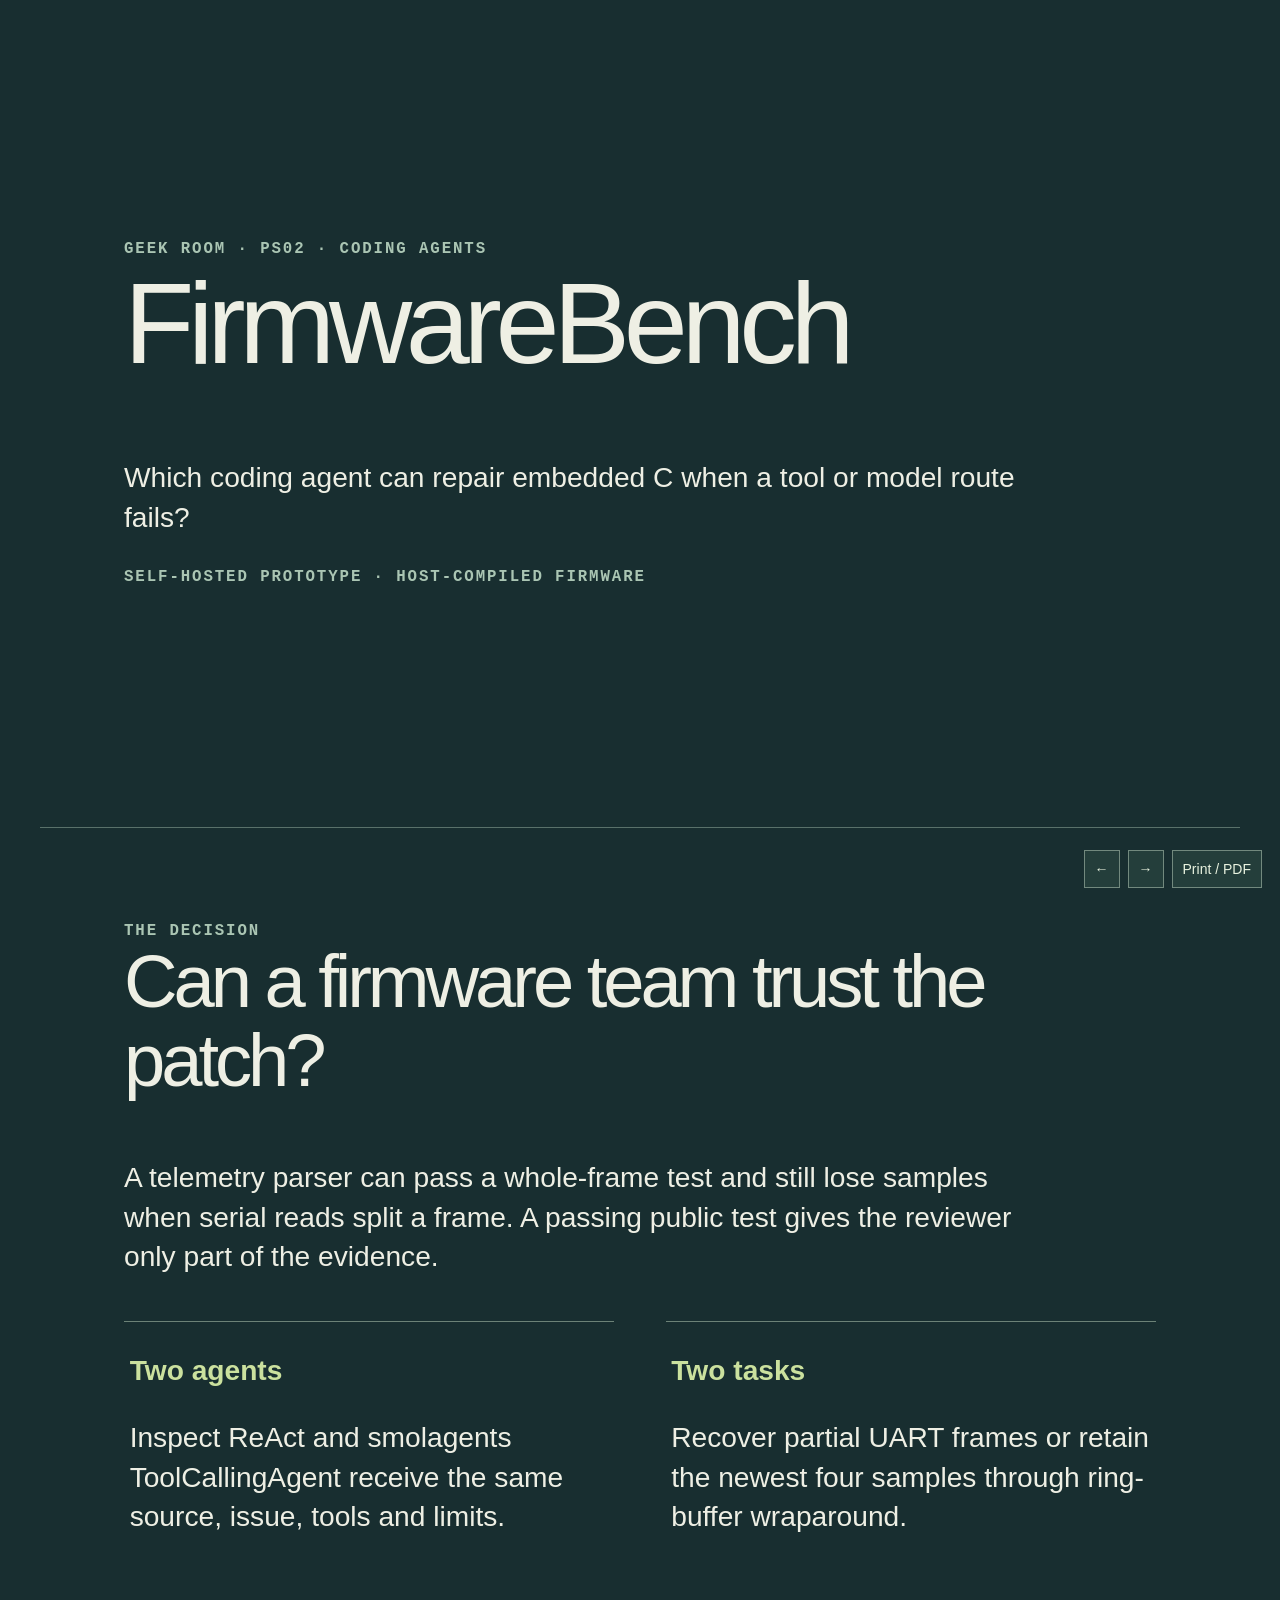
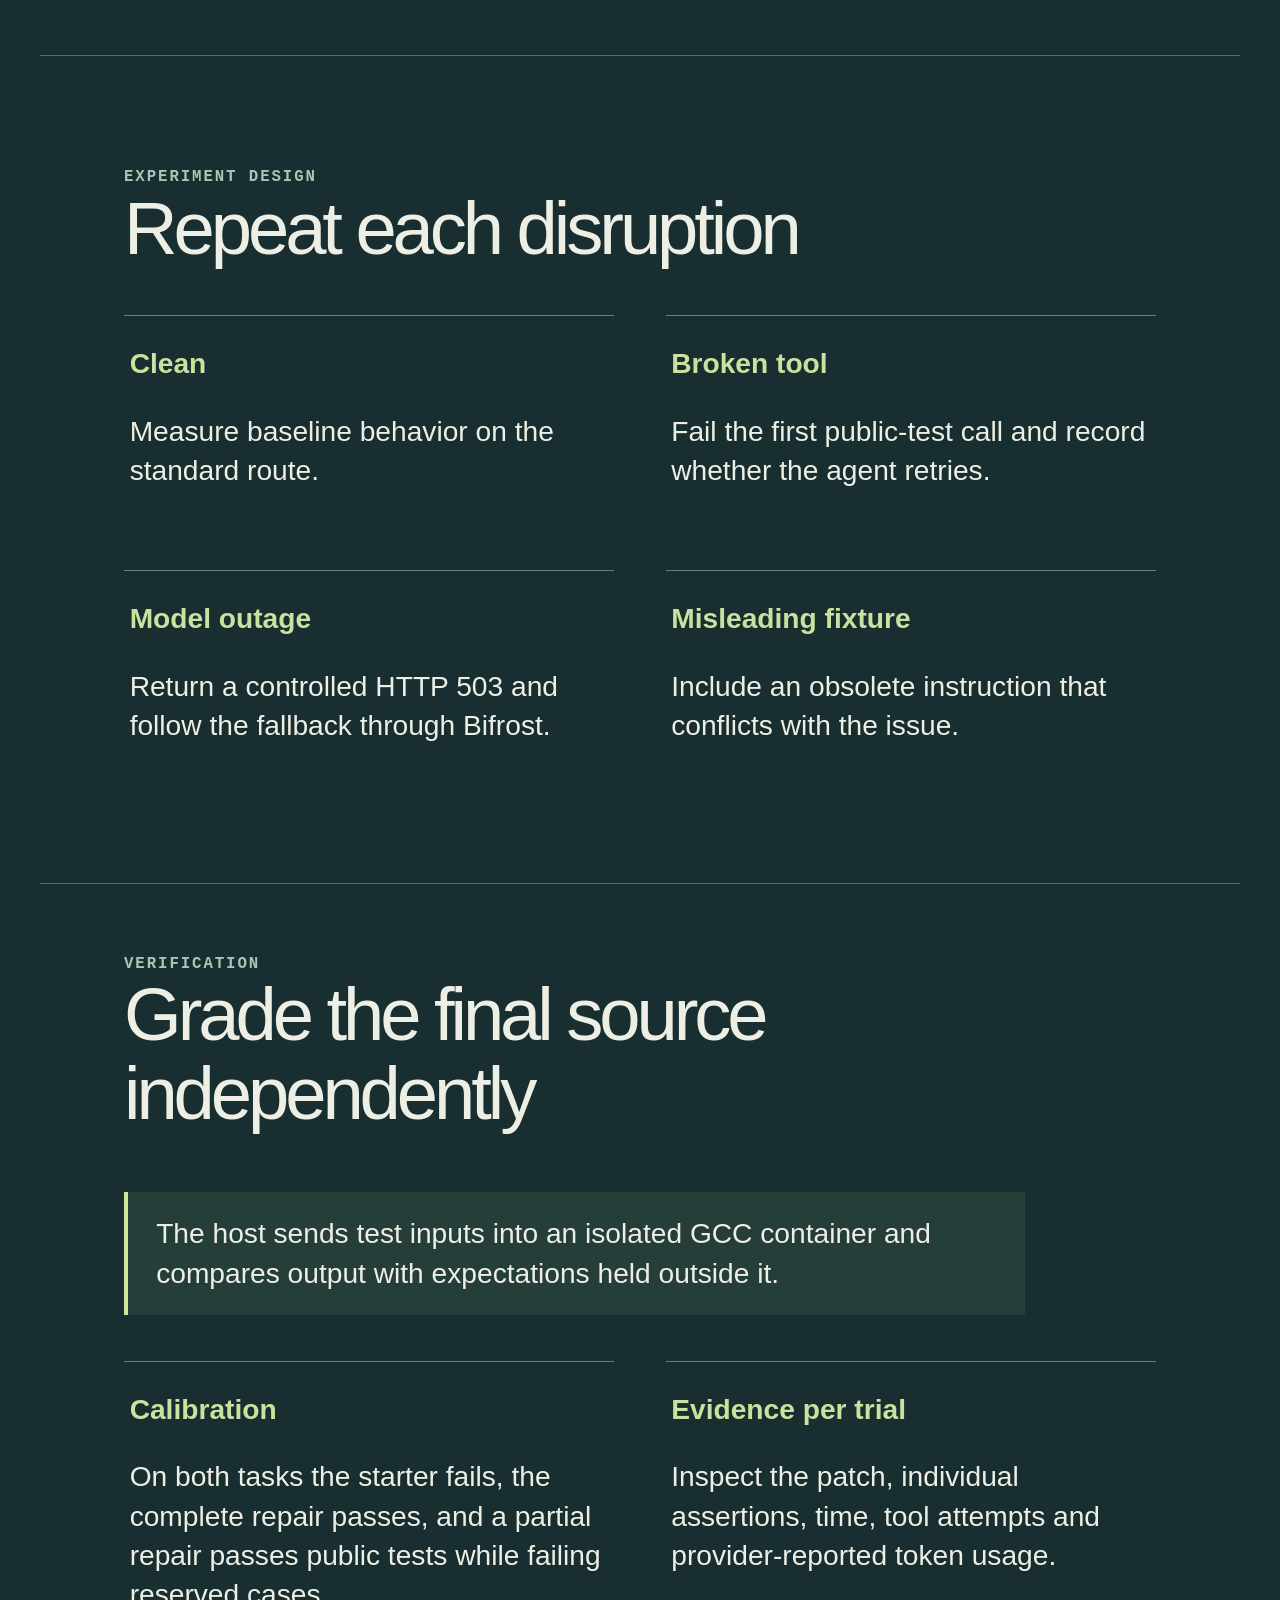
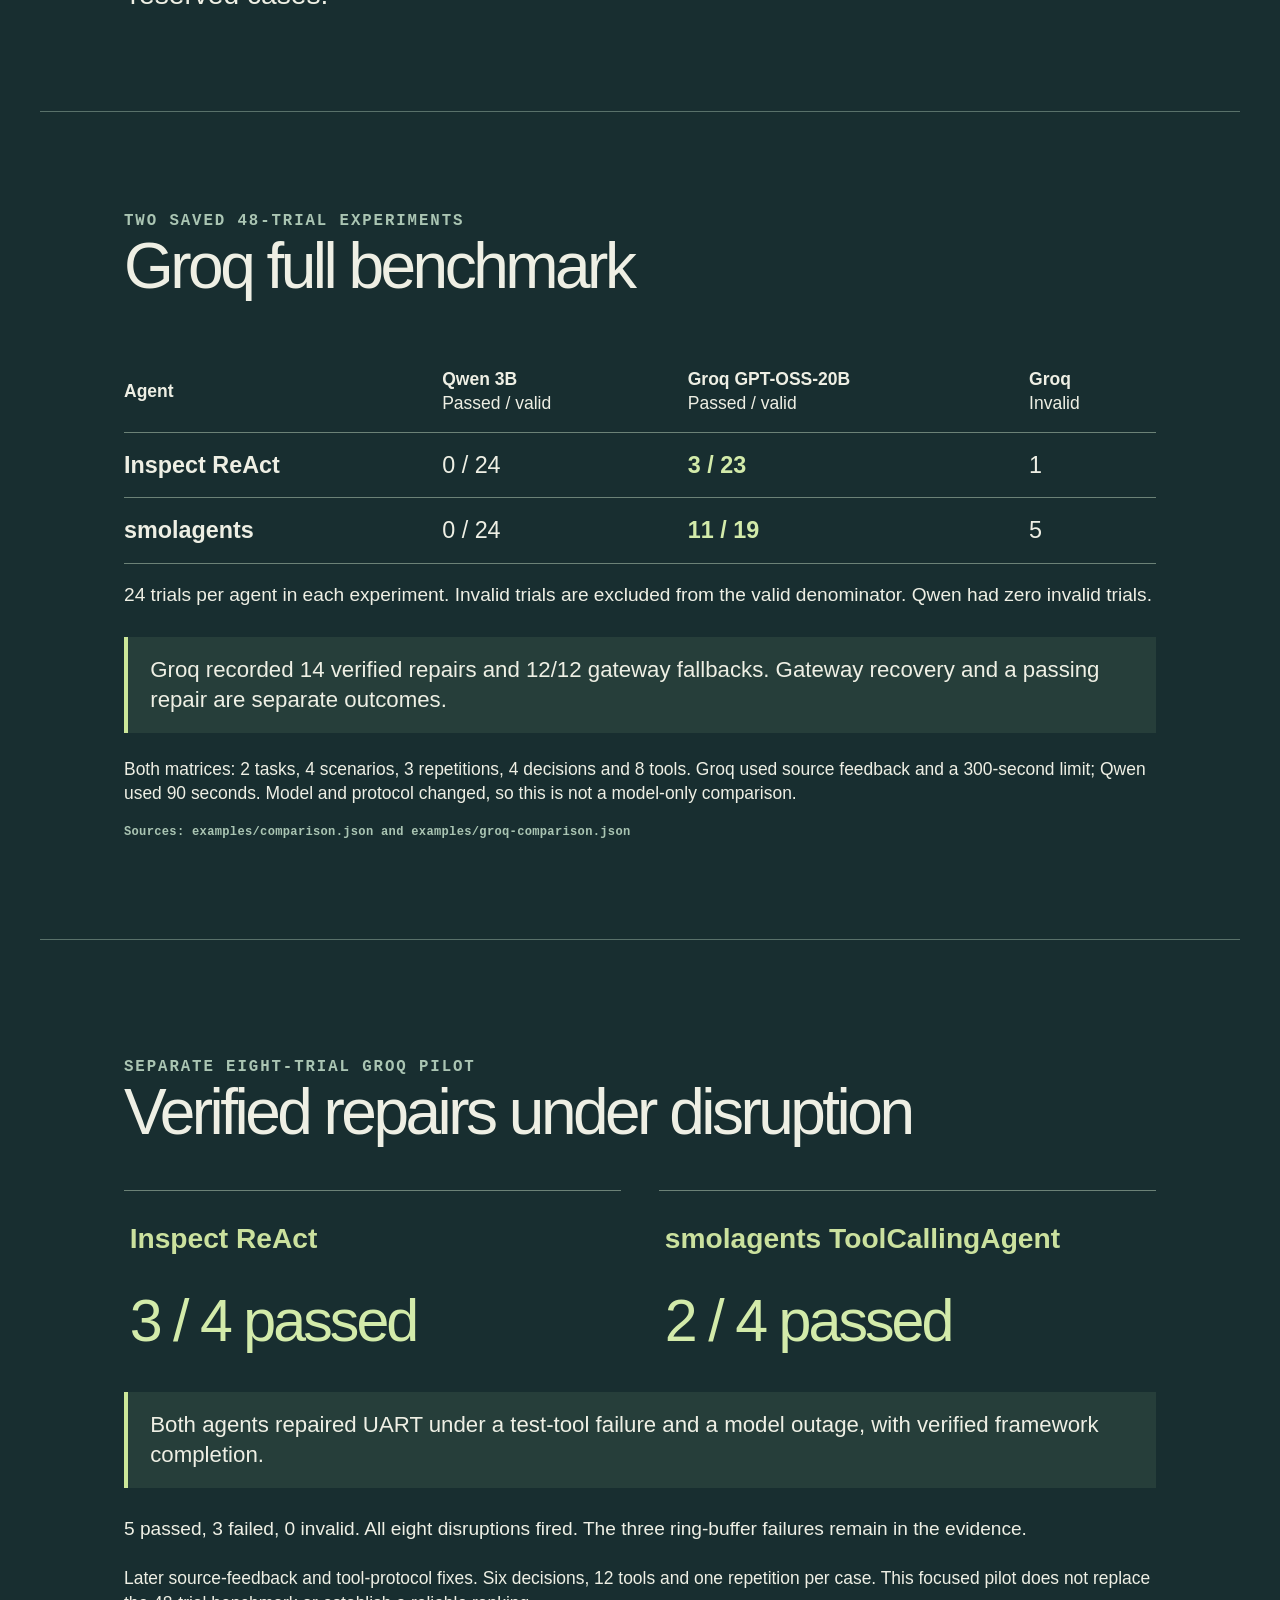
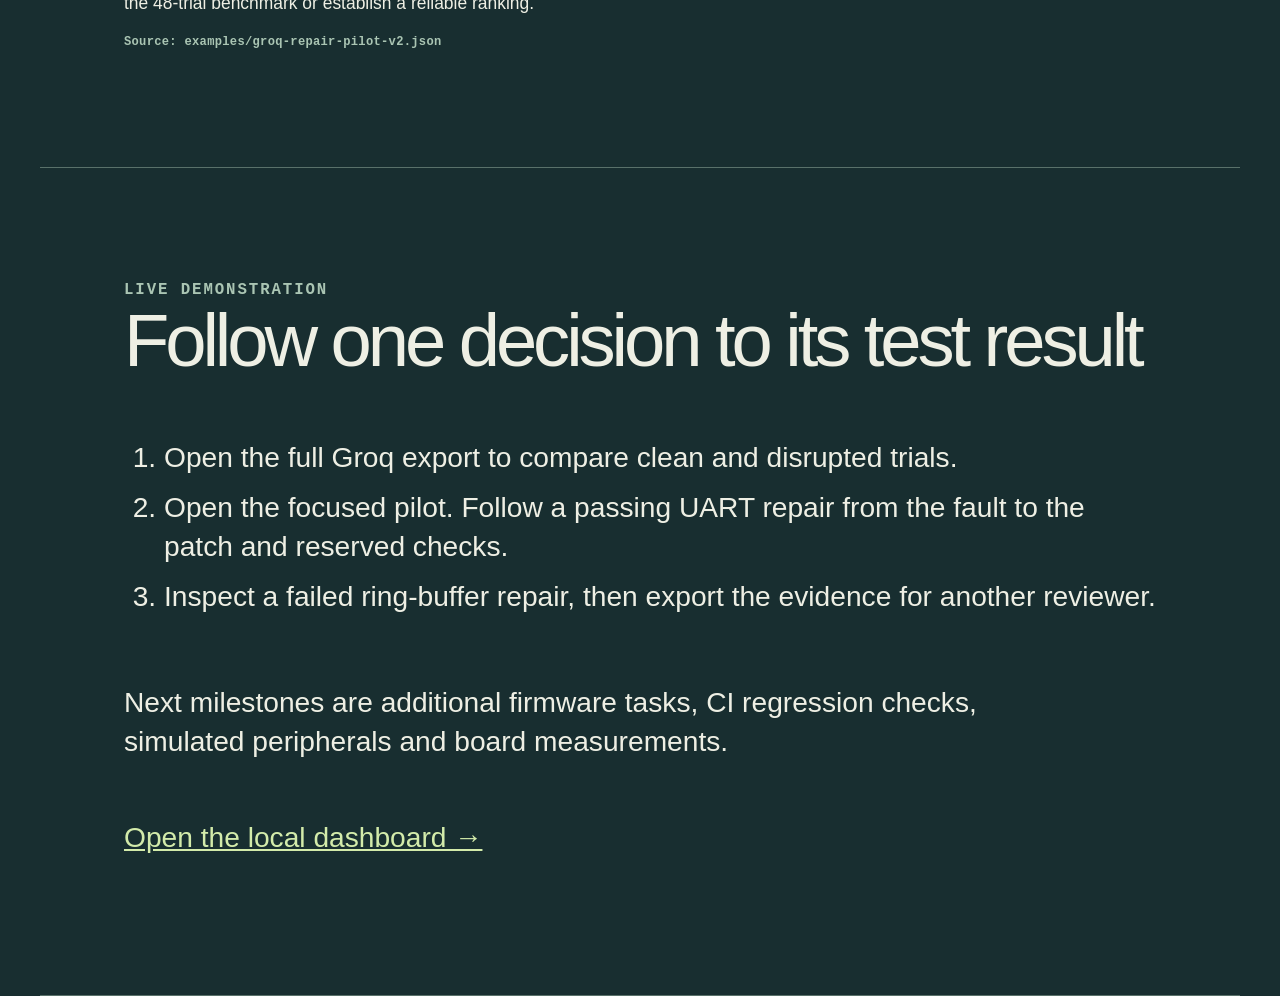
==== docs/pitch.html @ 19f07aa8 "Add FirmwareBench prototype with agent benchmarks and Groq results" ====
<!doctype html><html lang="en"><head><meta charset="utf-8"><meta name="viewport" content="width=device-width,initial-scale=1"><title>FirmwareBench · Prototype pitch</title><style>
*{box-sizing:border-box}body{margin:0;background:#182e30;color:#eeefe4;font:clamp(17px,2.2vw,30px)/1.4 "Segoe UI",sans-serif}main{max-width:1200px;margin:auto}section{min-height:92vh;padding:7vh 7%;display:flex;flex-direction:column;justify-content:center;border-bottom:1px solid #59716a}h1,h2{font-weight:530;letter-spacing:-.055em;line-height:1.06;margin:0 0 .4em}h1{font-size:clamp(62px,9vw,128px)}h2{font-size:clamp(42px,5.8vw,82px)}h3{color:#cbe19e;font-size:1em;font-weight:650}p{max-width:32em}.scope,small{font:600 .56em/1.55 Consolas,monospace;color:#aac5b3;text-transform:uppercase;letter-spacing:.12em}.grid{display:grid;grid-template-columns:1fr 1fr;gap:4vw;margin-top:.6em}.box{border-top:1px solid #6c8277;padding:0 .2em}.big{font-size:2.1em;line-height:1.2;color:#d3ebaa;letter-spacing:-.05em}a{color:#d3ebaa}footer{position:fixed;bottom:12px;right:18px;display:flex;gap:8px}button{background:#243e3b;color:#e8f2df;border:1px solid #72897e;font:14px 'Segoe UI',sans-serif;padding:10px;cursor:pointer}code{font: .8em/1.35 Consolas,monospace;color:#d4e6b4}.evidence{background:#263e3a;padding:.8em 1em;border-left:4px solid #cce799}ul{padding-left:1.2em}li{margin-bottom:.36em}@page{size:landscape;margin:0}@media print{body{background:#fff;color:#172a26;font-size:20pt}section{height:100vh;min-height:0;break-after:page;border:0;padding:6%;overflow:hidden}h3,.scope,small,.big,a,code{color:#375640}.evidence{background:#e8eee4}footer{display:none}}@media(max-width:680px){.grid{grid-template-columns:1fr;gap:4px}.big{font-size:1.6em}section{padding:8vh 6%}}

table{border-collapse:collapse;width:100%;margin:24px 0 4px;font-size:.83em;text-align:left}th,td{padding:16px 14px;border-bottom:1px solid #6c8277}th:first-child,td:first-child{padding-left:0}thead th{font-size:.75em;font-weight:650}thead span{font-weight:400}td.accent{color:#d3ebaa;font-weight:650}p.result-note{font-size:.68em;max-width:none;margin:14px 0}p.caveat{font-size:.62em;line-height:1.4;max-width:none;margin:10px 0 18px}.source{font-size:.43em;letter-spacing:.025em;text-transform:none}.compact{font-size:.79em;max-width:none;line-height:1.35;margin:14px 0}.results-slide h2{font-size:clamp(42px,5vw,72px)}.results-slide .big{margin:.35em 0}.results-slide .grid{gap:3vw}
@media print{table{font-size:19pt;margin:18px 0 4px}th,td{padding:13px 12px}thead th{font-size:13pt}.results-slide h2{font-size:40pt}td.accent{color:#375640}p.result-note{font-size:14pt}p.caveat{font-size:13pt}.compact{font-size:17pt}.source{font-size:10pt}.results-slide .big{font-size:40pt}}
@media(max-width:680px){table{font-size:.7em}th,td{padding:10px 5px}thead th{font-size:.8em}.source{font-size:.55em}}
</style></head><body><main>
<section><div class="scope">Geek Room · PS02 · Coding agents</div><h1>FirmwareBench</h1><p>Which coding agent can repair embedded C when a tool or model route fails?</p><small>Self-hosted prototype · Host-compiled firmware</small></section>
<section><div class="scope">The decision</div><h2>Can a firmware team trust the patch?</h2><p>A telemetry parser can pass a whole-frame test and still lose samples when serial reads split a frame. A passing public test gives the reviewer only part of the evidence.</p><div class="grid"><div class="box"><h3>Two agents</h3><p>Inspect ReAct and smolagents ToolCallingAgent receive the same source, issue, tools and limits.</p></div><div class="box"><h3>Two tasks</h3><p>Recover partial UART frames or retain the newest four samples through ring-buffer wraparound.</p></div></div></section>
<section><div class="scope">Experiment design</div><h2>Repeat each disruption</h2><div class="grid"><div class="box"><h3>Clean</h3><p>Measure baseline behavior on the standard route.</p></div><div class="box"><h3>Broken tool</h3><p>Fail the first public-test call and record whether the agent retries.</p></div><div class="box"><h3>Model outage</h3><p>Return a controlled HTTP 503 and follow the fallback through Bifrost.</p></div><div class="box"><h3>Misleading fixture</h3><p>Include an obsolete instruction that conflicts with the issue.</p></div></div></section>
<section><div class="scope">Verification</div><h2>Grade the final source independently</h2><p class="evidence">The host sends test inputs into an isolated GCC container and compares output with expectations held outside it.</p><div class="grid"><div class="box"><h3>Calibration</h3><p>On both tasks the starter fails, the complete repair passes, and a partial repair passes public tests while failing reserved cases.</p></div><div class="box"><h3>Evidence per trial</h3><p>Inspect the patch, individual assertions, time, tool attempts and provider-reported token usage.</p></div></div></section>
<section class="results-slide"><div class="scope">Two saved 48-trial experiments</div><h2>Groq full benchmark</h2>
<table aria-label="Verified passes over valid trials"><thead><tr><th>Agent</th><th>Qwen 3B<br><span>Passed / valid</span></th><th>Groq GPT-OSS-20B<br><span>Passed / valid</span></th><th>Groq<br><span>Invalid</span></th></tr></thead><tbody><tr><th scope="row">Inspect ReAct</th><td>0 / 24</td><td class="accent">3 / 23</td><td>1</td></tr><tr><th scope="row">smolagents</th><td>0 / 24</td><td class="accent">11 / 19</td><td>5</td></tr></tbody></table>
<p class="result-note">24 trials per agent in each experiment. Invalid trials are excluded from the valid denominator. Qwen had zero invalid trials.</p>
<p class="evidence compact">Groq recorded 14 verified repairs and 12/12 gateway fallbacks. Gateway recovery and a passing repair are separate outcomes.</p>
<p class="caveat">Both matrices: 2 tasks, 4 scenarios, 3 repetitions, 4 decisions and 8 tools. Groq used source feedback and a 300-second limit; Qwen used 90 seconds. Model and protocol changed, so this is not a model-only comparison.</p>
<small class="source">Sources: examples/comparison.json and examples/groq-comparison.json</small></section>
<section class="results-slide"><div class="scope">Separate eight-trial Groq pilot</div><h2>Verified repairs under disruption</h2><div class="grid"><div class="box"><h3>Inspect ReAct</h3><p class="big">3 / 4 passed</p></div><div class="box"><h3>smolagents ToolCallingAgent</h3><p class="big">2 / 4 passed</p></div></div>
<p class="evidence compact">Both agents repaired UART under a test-tool failure and a model outage, with verified framework completion.</p>
<p class="result-note">5 passed, 3 failed, 0 invalid. All eight disruptions fired. The three ring-buffer failures remain in the evidence.</p>
<p class="caveat">Later source-feedback and tool-protocol fixes. Six decisions, 12 tools and one repetition per case. This focused pilot does not replace the 48-trial benchmark or establish a reliable ranking.</p>
<small class="source">Source: examples/groq-repair-pilot-v2.json</small></section>
<section><div class="scope">Live demonstration</div><h2>Follow one decision to its test result</h2><ol><li>Open the full Groq export to compare clean and disrupted trials.</li><li>Open the focused pilot. Follow a passing UART repair from the fault to the patch and reserved checks.</li><li>Inspect a failed ring-buffer repair, then export the evidence for another reviewer.</li></ol><p>Next milestones are additional firmware tasks, CI regression checks, simulated peripherals and board measurements.</p><p><a href="http://127.0.0.1:8765">Open the local dashboard →</a></p></section></main><footer><button id="back" aria-label="Previous slide">←</button><button id="forward" aria-label="Next slide">→</button><button onclick="print()">Print / PDF</button></footer><script>
const slides=[...document.querySelectorAll('section')];function move(n){const index=slides.reduce((best,s,i)=>Math.abs(s.getBoundingClientRect().top)<Math.abs(slides[best].getBoundingClientRect().top)?i:best,0);slides[Math.max(0,Math.min(slides.length-1,index+n))].scrollIntoView();}document.getElementById('back').onclick=()=>move(-1);document.getElementById('forward').onclick=()=>move(1);document.onkeydown=e=>{if(e.key==='ArrowRight')move(1);if(e.key==='ArrowLeft')move(-1);};
</script></body></html>
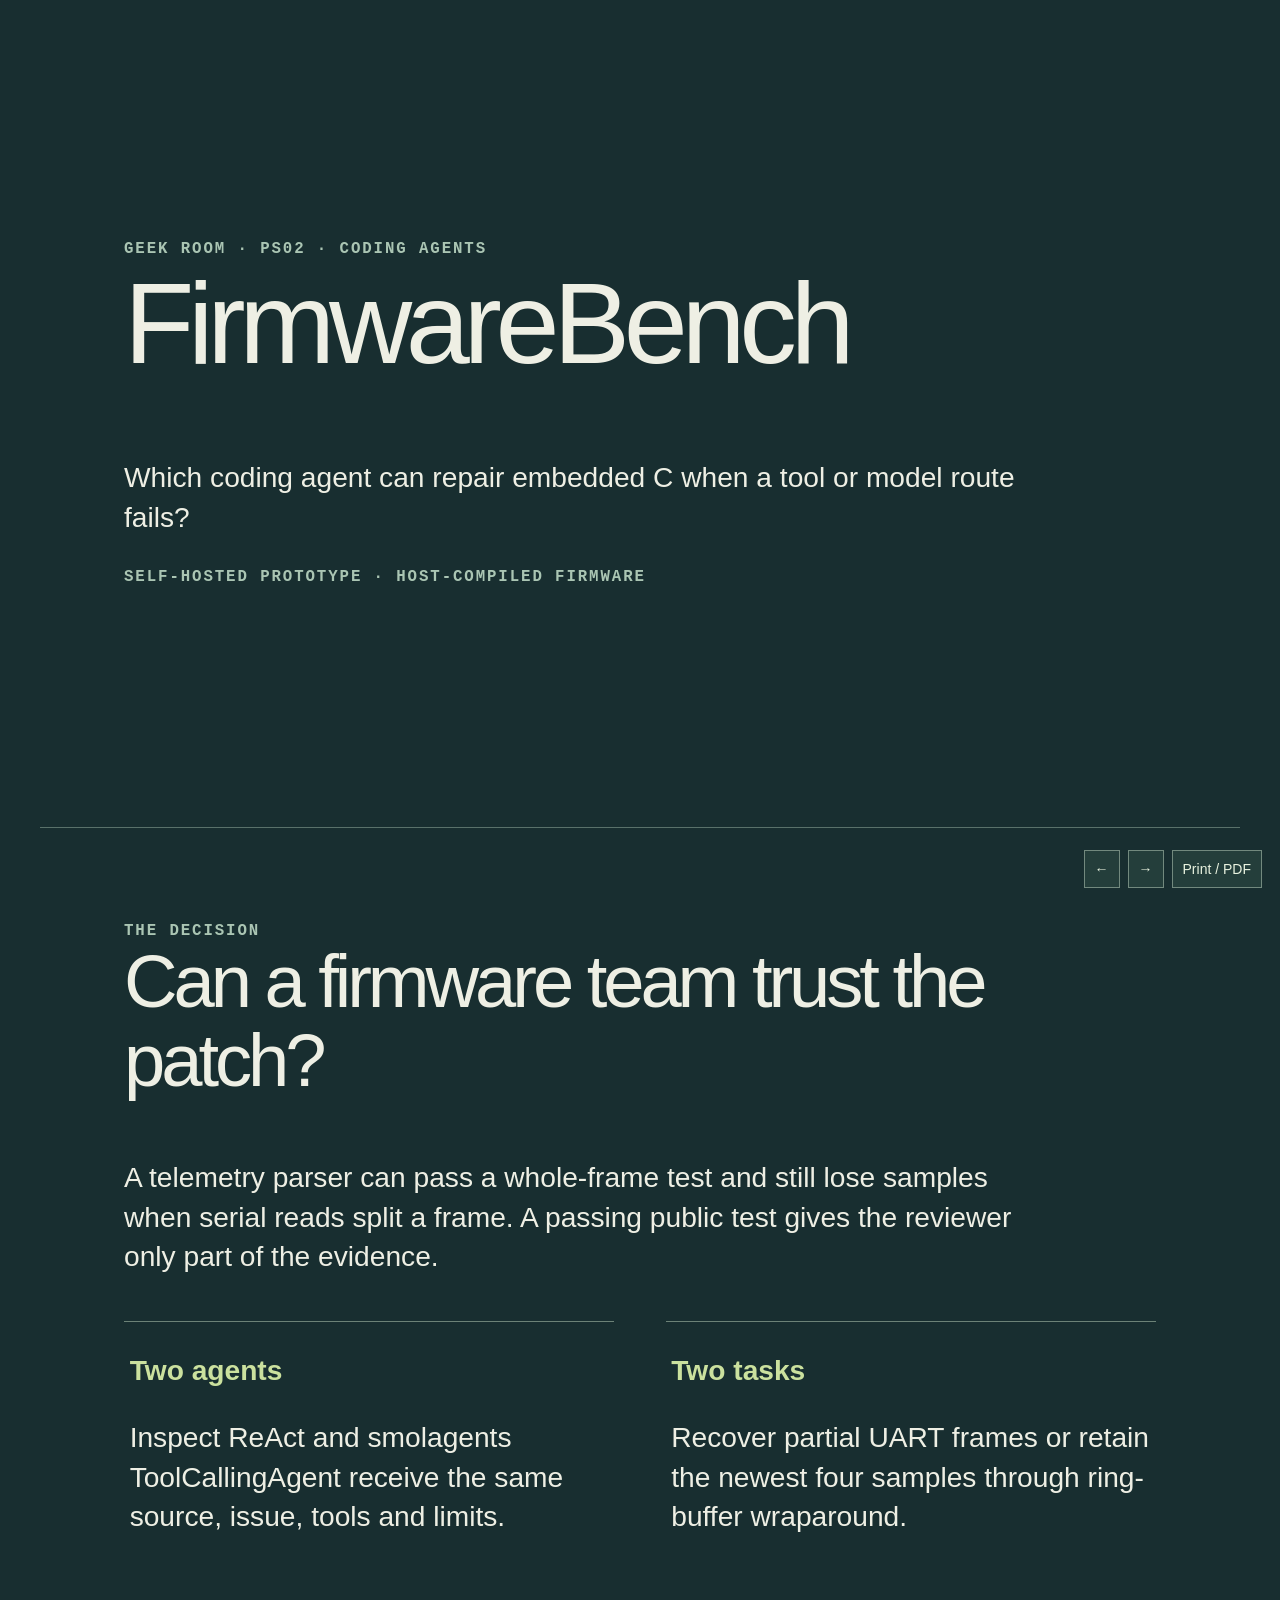
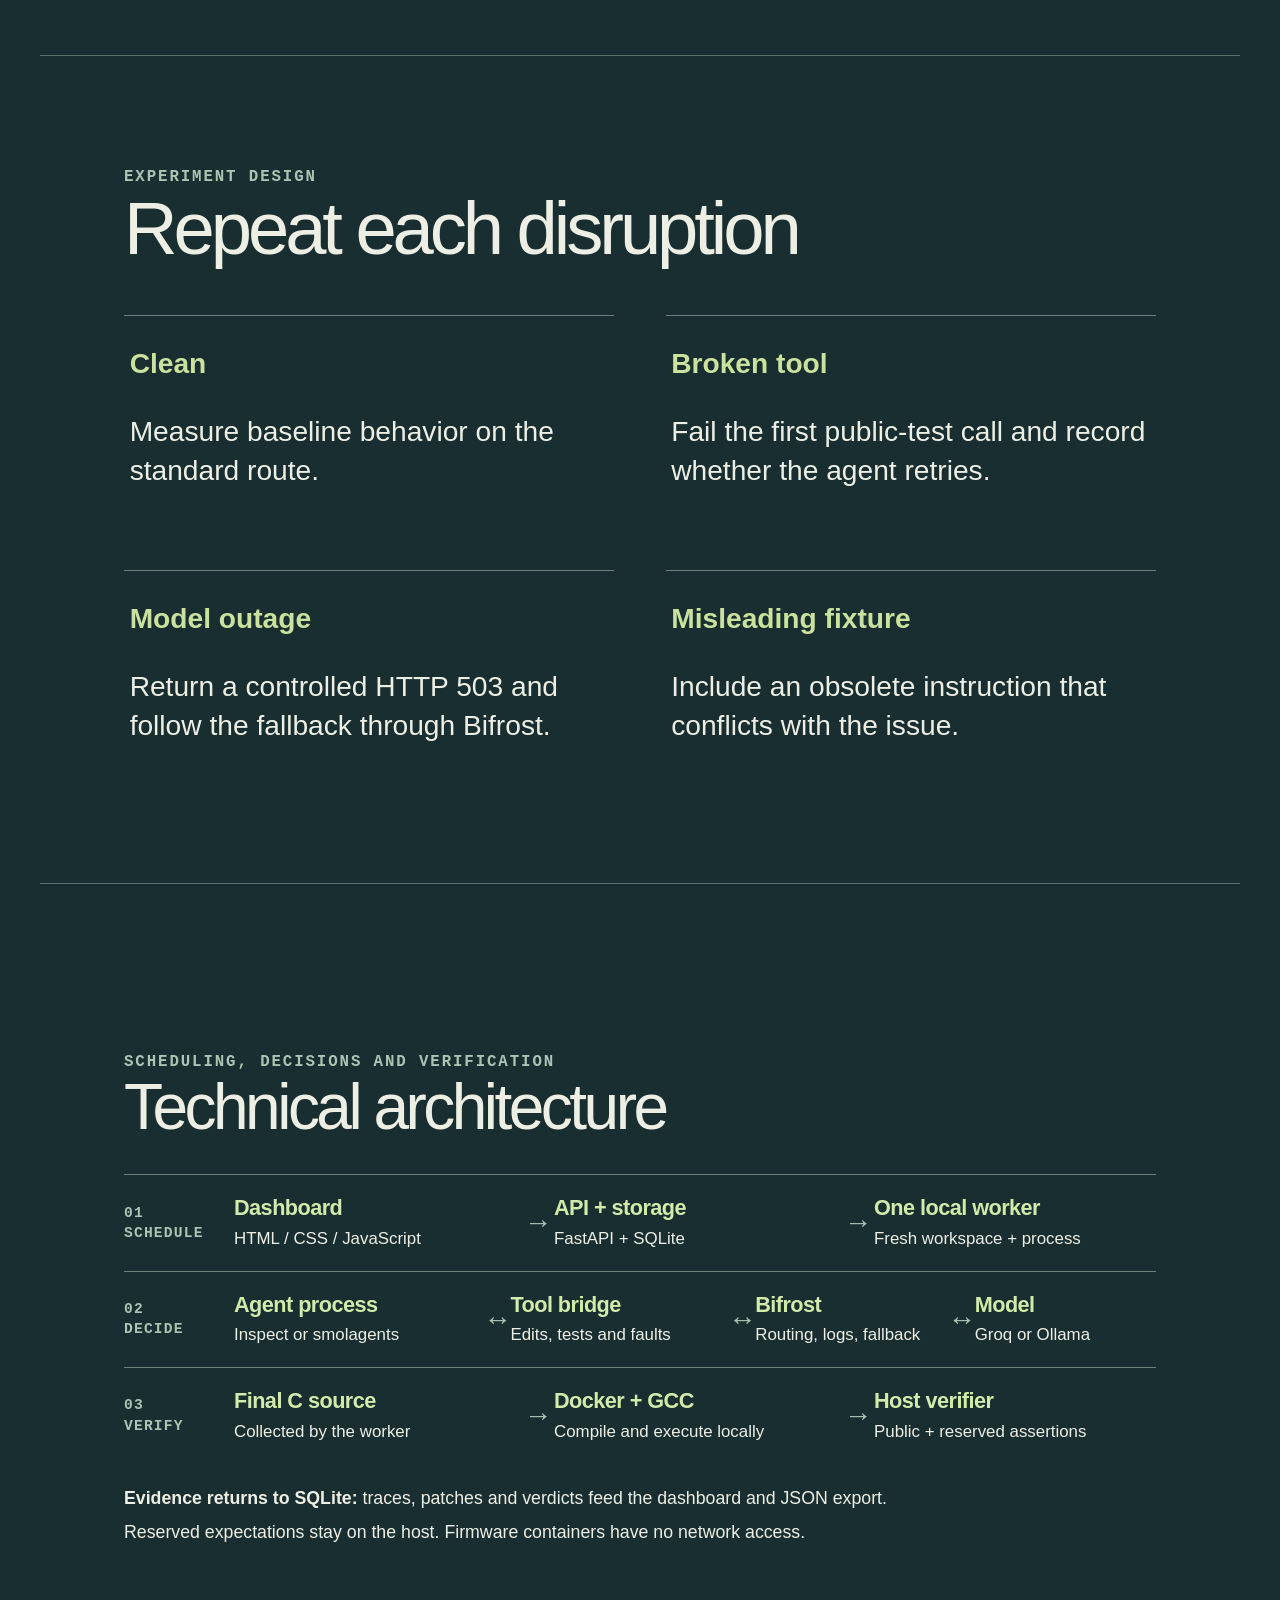
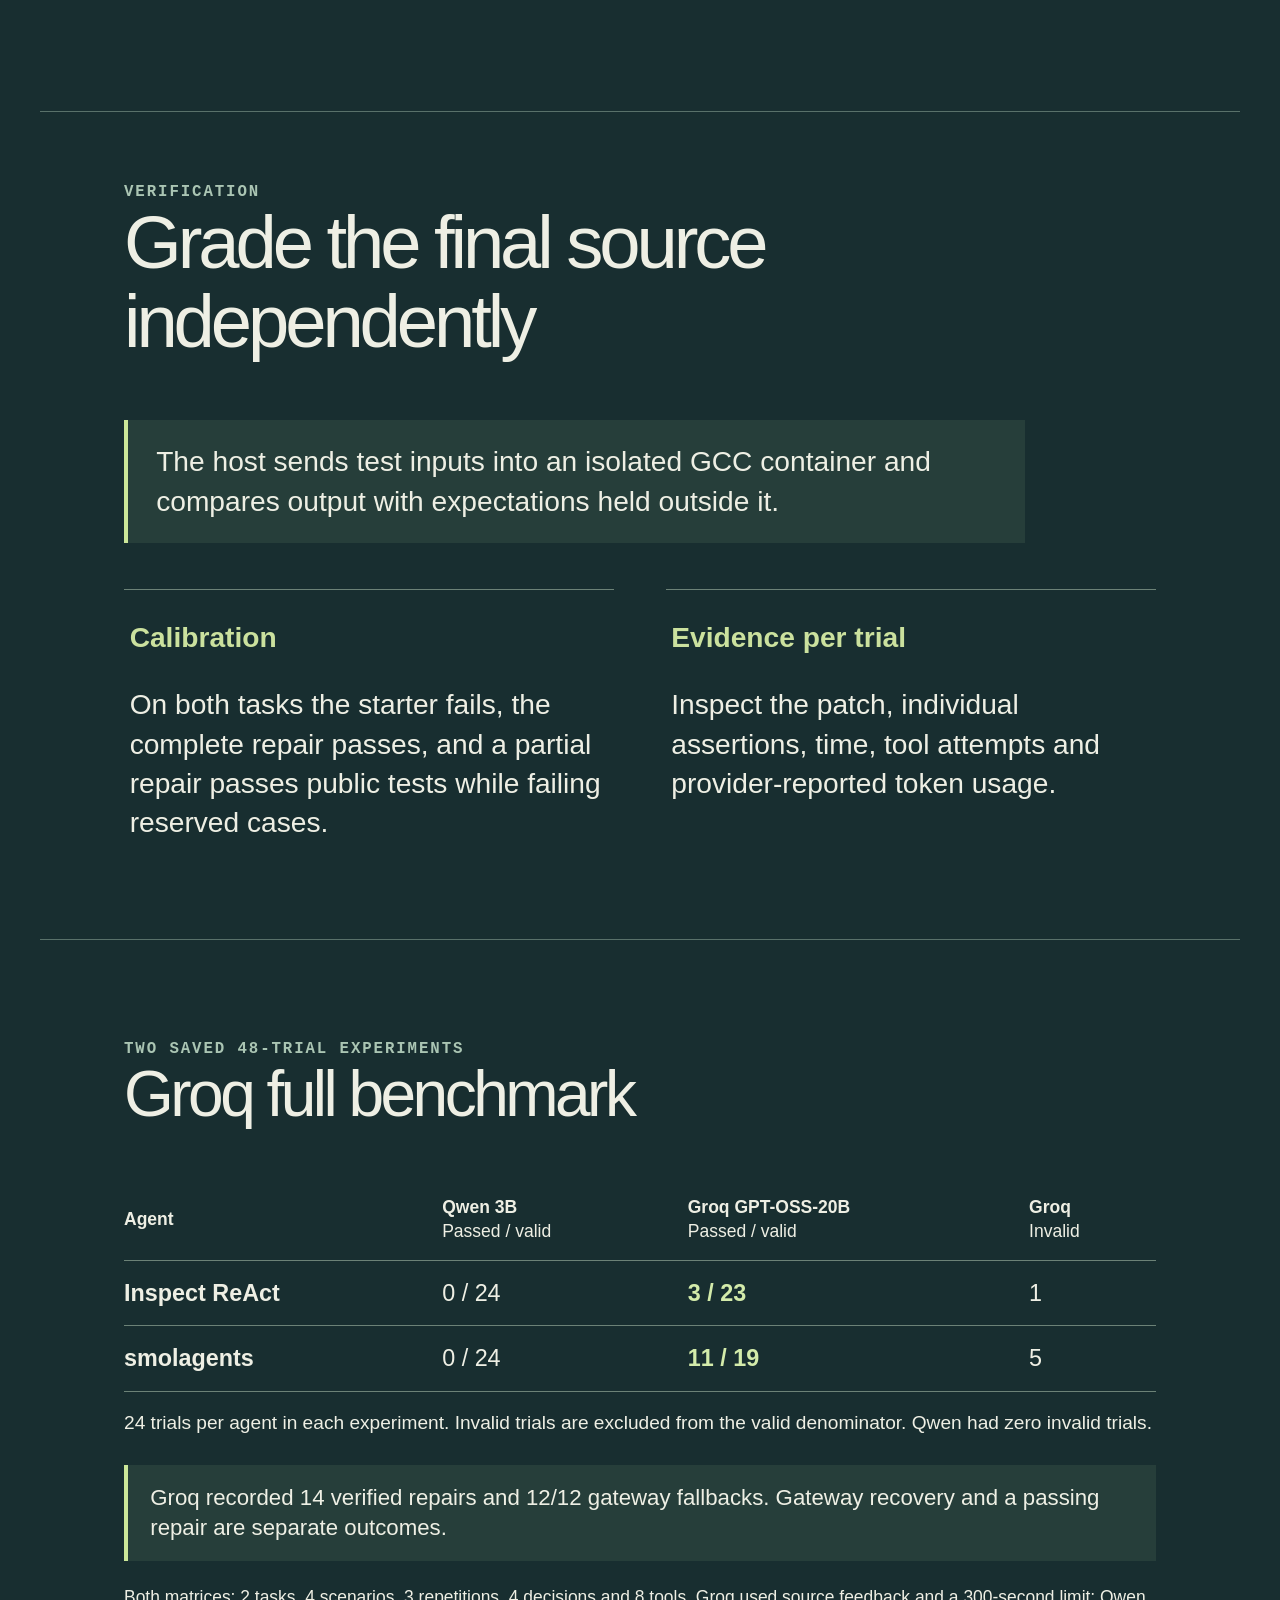
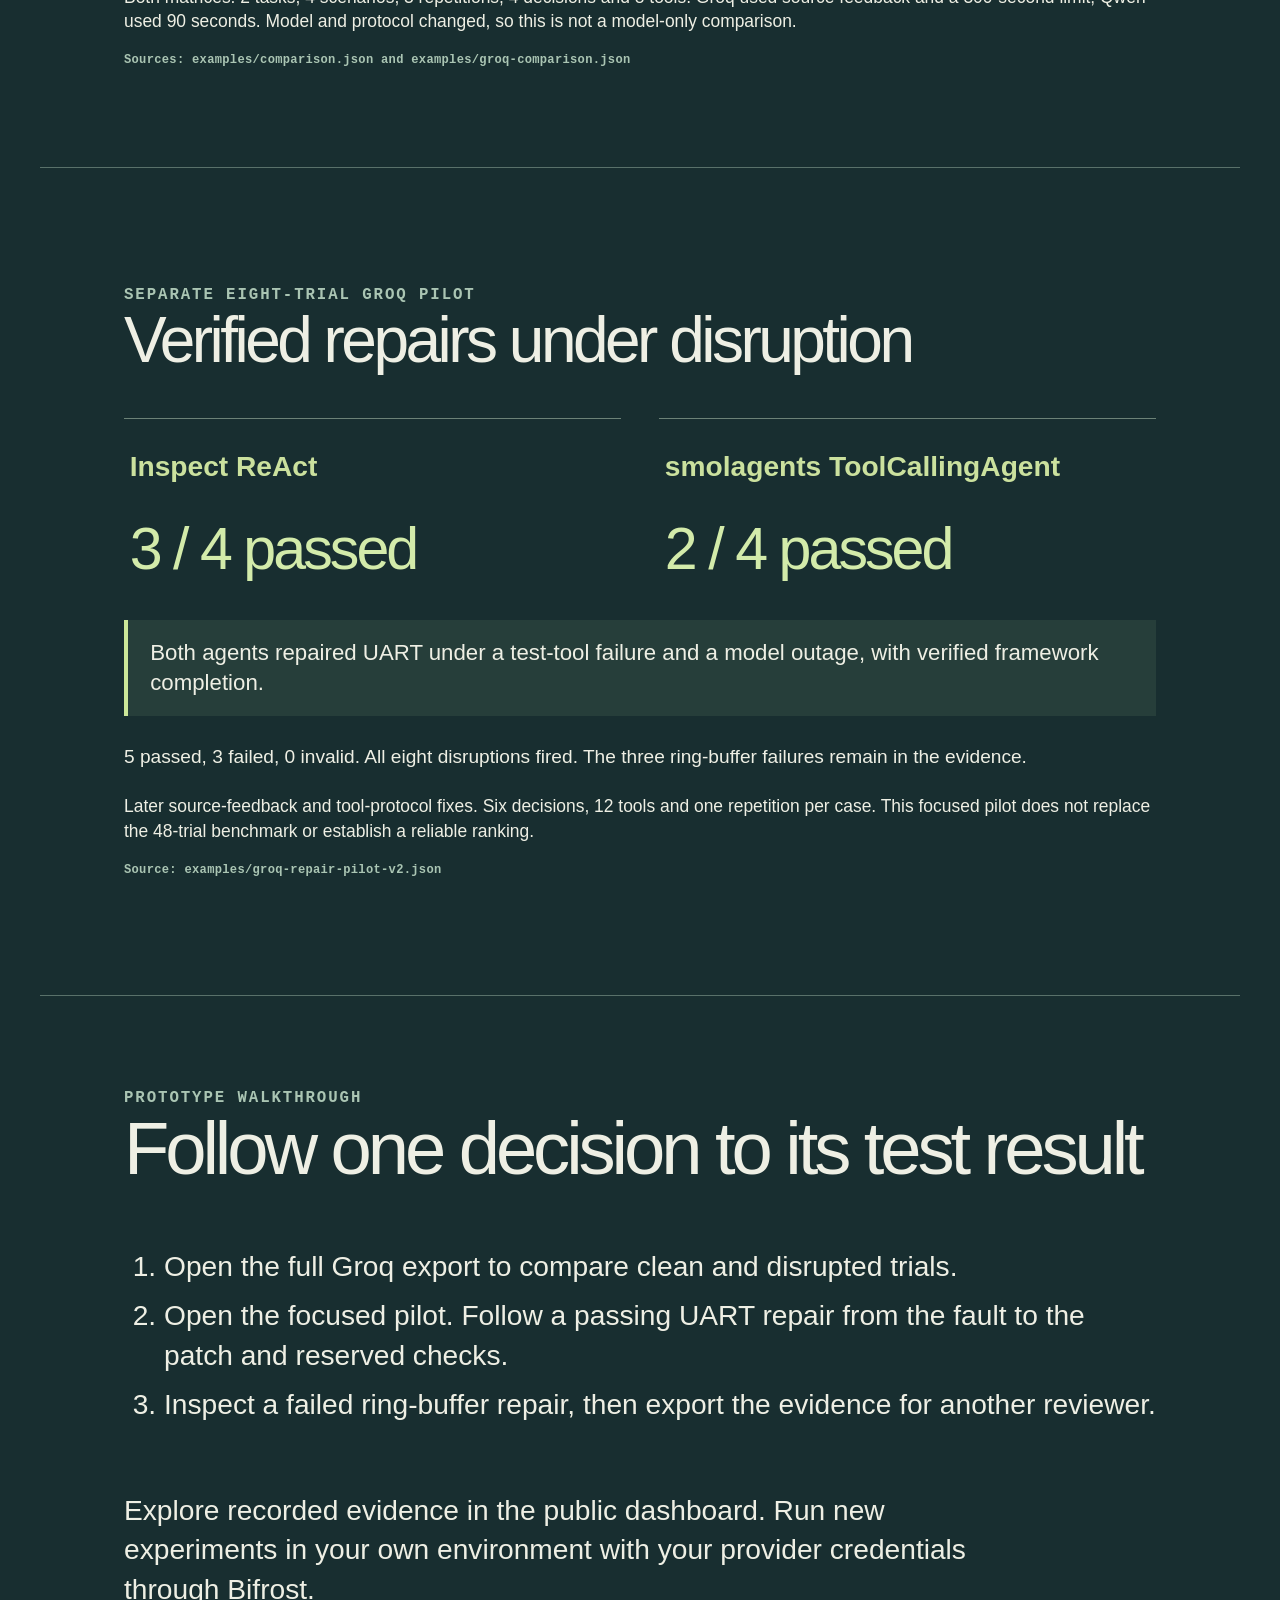
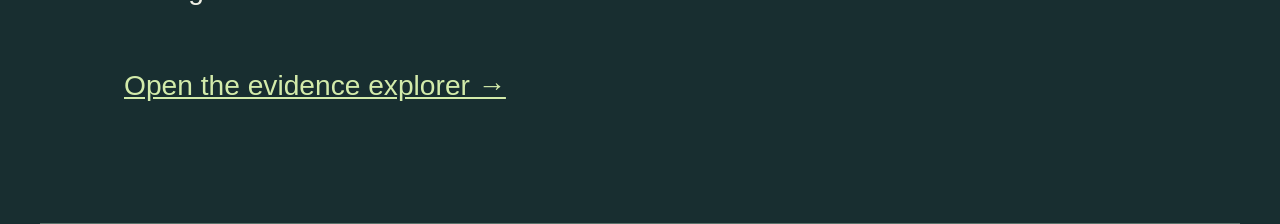
==== commit 0c79d19f: "Publish static evidence explorer and architecture pitch" ====
--- a/docs/pitch.html
+++ b/docs/pitch.html
@@ -4,10 +4,66 @@
 table{border-collapse:collapse;width:100%;margin:24px 0 4px;font-size:.83em;text-align:left}th,td{padding:16px 14px;border-bottom:1px solid #6c8277}th:first-child,td:first-child{padding-left:0}thead th{font-size:.75em;font-weight:650}thead span{font-weight:400}td.accent{color:#d3ebaa;font-weight:650}p.result-note{font-size:.68em;max-width:none;margin:14px 0}p.caveat{font-size:.62em;line-height:1.4;max-width:none;margin:10px 0 18px}.source{font-size:.43em;letter-spacing:.025em;text-transform:none}.compact{font-size:.79em;max-width:none;line-height:1.35;margin:14px 0}.results-slide h2{font-size:clamp(42px,5vw,72px)}.results-slide .big{margin:.35em 0}.results-slide .grid{gap:3vw}
 @media print{table{font-size:19pt;margin:18px 0 4px}th,td{padding:13px 12px}thead th{font-size:13pt}.results-slide h2{font-size:40pt}td.accent{color:#375640}p.result-note{font-size:14pt}p.caveat{font-size:13pt}.compact{font-size:17pt}.source{font-size:10pt}.results-slide .big{font-size:40pt}}
 @media(max-width:680px){table{font-size:.7em}th,td{padding:10px 5px}thead th{font-size:.8em}.source{font-size:.55em}}
+
+/* Architecture uses editable HTML text and connectors in the existing deck theme. */
+.architecture-slide{padding-top:5vh;padding-bottom:5vh}
+.architecture-slide h2{font-size:clamp(42px,5vw,72px);margin-bottom:.35em}
+.arch-lanes{display:grid;gap:0;margin:10px 0 12px}
+.arch-lane{display:grid;grid-template-columns:94px minmax(0,1fr);gap:16px;padding:20px 0;border-top:1px solid #6c8277;align-items:center}
+.arch-label{font:600 .52em/1.4 Consolas,monospace;color:#aac5b3;text-transform:uppercase;letter-spacing:.08em}
+.arch-flow{display:grid;grid-template-columns:1fr 22px 1fr 22px 1fr;gap:8px;align-items:center}
+.arch-flow.four{grid-template-columns:1.15fr 20px 1fr 20px .88fr 20px .86fr;gap:7px}
+.arch-node strong{display:block;font-size:.77em;font-weight:650;letter-spacing:-.025em;color:#d3ebaa;line-height:1.18}
+.arch-node span{display:block;font-size:.60em;line-height:1.35;margin-top:7px}
+.arch-arrow{font-size:1em;text-align:center;color:#aac5b3}
+.architecture-slide .arch-note{max-width:none;font-size:.63em;line-height:1.4;margin:10px 0 0}
+.architecture-slide .arch-note strong{font-weight:600}
+@media print{
+  @page{size:960pt 540pt;margin:0}
+  .architecture-slide{padding:42pt 7%}
+  .architecture-slide h2{font-size:39pt}
+  .arch-lane{grid-template-columns:69pt minmax(0,1fr);gap:12pt;padding:15pt 0}
+  .arch-label{font-size:11pt;color:#375640}
+  .arch-node strong{font-size:17pt;color:#375640}
+  .arch-node span{font-size:14pt;margin-top:5pt}
+  .arch-arrow{font-size:21pt;color:#375640}
+  .architecture-slide .arch-note{font-size:14pt;margin-top:8pt}
+}
+@media screen and (max-width:680px){
+  .arch-lane{grid-template-columns:1fr;gap:10px;padding:18px 0}
+  .arch-label{font-size:.70em}
+  .arch-flow,.arch-flow.four{grid-template-columns:1fr;gap:8px}
+  .arch-node strong{font-size:1.05em}.arch-node span{font-size:.88em;margin-top:3px}
+  .arch-arrow{transform:rotate(90deg);justify-self:start;line-height:1}
+  .architecture-slide .arch-note{font-size:.88em}
+}
 </style></head><body><main>
 <section><div class="scope">Geek Room · PS02 · Coding agents</div><h1>FirmwareBench</h1><p>Which coding agent can repair embedded C when a tool or model route fails?</p><small>Self-hosted prototype · Host-compiled firmware</small></section>
 <section><div class="scope">The decision</div><h2>Can a firmware team trust the patch?</h2><p>A telemetry parser can pass a whole-frame test and still lose samples when serial reads split a frame. A passing public test gives the reviewer only part of the evidence.</p><div class="grid"><div class="box"><h3>Two agents</h3><p>Inspect ReAct and smolagents ToolCallingAgent receive the same source, issue, tools and limits.</p></div><div class="box"><h3>Two tasks</h3><p>Recover partial UART frames or retain the newest four samples through ring-buffer wraparound.</p></div></div></section>
 <section><div class="scope">Experiment design</div><h2>Repeat each disruption</h2><div class="grid"><div class="box"><h3>Clean</h3><p>Measure baseline behavior on the standard route.</p></div><div class="box"><h3>Broken tool</h3><p>Fail the first public-test call and record whether the agent retries.</p></div><div class="box"><h3>Model outage</h3><p>Return a controlled HTTP 503 and follow the fallback through Bifrost.</p></div><div class="box"><h3>Misleading fixture</h3><p>Include an obsolete instruction that conflicts with the issue.</p></div></div></section>
+<section class="architecture-slide" id="architecture" aria-label="Technical architecture">
+<div class="scope">Scheduling, decisions and verification</div><h2>Technical architecture</h2>
+<div class="arch-lanes">
+<div class="arch-lane"><div class="arch-label">01<br>Schedule</div><div class="arch-flow">
+<div class="arch-node"><strong>Dashboard</strong><span>HTML / CSS / JavaScript</span></div><span class="arch-arrow" aria-hidden="true">→</span>
+<div class="arch-node"><strong>API + storage</strong><span>FastAPI + SQLite</span></div><span class="arch-arrow" aria-hidden="true">→</span>
+<div class="arch-node"><strong>One local worker</strong><span>Fresh workspace + process</span></div>
+</div></div>
+<div class="arch-lane"><div class="arch-label">02<br>Decide</div><div class="arch-flow four">
+<div class="arch-node"><strong>Agent process</strong><span>Inspect or smolagents</span></div><span class="arch-arrow" aria-hidden="true">↔</span>
+<div class="arch-node"><strong>Tool bridge</strong><span>Edits, tests and faults</span></div><span class="arch-arrow" aria-hidden="true">↔</span>
+<div class="arch-node"><strong>Bifrost</strong><span>Routing, logs, fallback</span></div><span class="arch-arrow" aria-hidden="true">↔</span>
+<div class="arch-node"><strong>Model</strong><span>Groq or Ollama</span></div>
+</div></div>
+<div class="arch-lane"><div class="arch-label">03<br>Verify</div><div class="arch-flow">
+<div class="arch-node"><strong>Final C source</strong><span>Collected by the worker</span></div><span class="arch-arrow" aria-hidden="true">→</span>
+<div class="arch-node"><strong>Docker + GCC</strong><span>Compile and execute locally</span></div><span class="arch-arrow" aria-hidden="true">→</span>
+<div class="arch-node"><strong>Host verifier</strong><span>Public + reserved assertions</span></div>
+</div></div>
+</div>
+<p class="arch-note"><strong>Evidence returns to SQLite:</strong> traces, patches and verdicts feed the dashboard and JSON export.</p>
+<p class="arch-note">Reserved expectations stay on the host. Firmware containers have no network access.</p>
+</section>
 <section><div class="scope">Verification</div><h2>Grade the final source independently</h2><p class="evidence">The host sends test inputs into an isolated GCC container and compares output with expectations held outside it.</p><div class="grid"><div class="box"><h3>Calibration</h3><p>On both tasks the starter fails, the complete repair passes, and a partial repair passes public tests while failing reserved cases.</p></div><div class="box"><h3>Evidence per trial</h3><p>Inspect the patch, individual assertions, time, tool attempts and provider-reported token usage.</p></div></div></section>
 <section class="results-slide"><div class="scope">Two saved 48-trial experiments</div><h2>Groq full benchmark</h2>
 <table aria-label="Verified passes over valid trials"><thead><tr><th>Agent</th><th>Qwen 3B<br><span>Passed / valid</span></th><th>Groq GPT-OSS-20B<br><span>Passed / valid</span></th><th>Groq<br><span>Invalid</span></th></tr></thead><tbody><tr><th scope="row">Inspect ReAct</th><td>0 / 24</td><td class="accent">3 / 23</td><td>1</td></tr><tr><th scope="row">smolagents</th><td>0 / 24</td><td class="accent">11 / 19</td><td>5</td></tr></tbody></table>
@@ -20,6 +76,6 @@
 <p class="result-note">5 passed, 3 failed, 0 invalid. All eight disruptions fired. The three ring-buffer failures remain in the evidence.</p>
 <p class="caveat">Later source-feedback and tool-protocol fixes. Six decisions, 12 tools and one repetition per case. This focused pilot does not replace the 48-trial benchmark or establish a reliable ranking.</p>
 <small class="source">Source: examples/groq-repair-pilot-v2.json</small></section>
-<section><div class="scope">Live demonstration</div><h2>Follow one decision to its test result</h2><ol><li>Open the full Groq export to compare clean and disrupted trials.</li><li>Open the focused pilot. Follow a passing UART repair from the fault to the patch and reserved checks.</li><li>Inspect a failed ring-buffer repair, then export the evidence for another reviewer.</li></ol><p>Next milestones are additional firmware tasks, CI regression checks, simulated peripherals and board measurements.</p><p><a href="http://127.0.0.1:8765">Open the local dashboard →</a></p></section></main><footer><button id="back" aria-label="Previous slide">←</button><button id="forward" aria-label="Next slide">→</button><button onclick="print()">Print / PDF</button></footer><script>
+<section><div class="scope">Prototype walkthrough</div><h2>Follow one decision to its test result</h2><ol><li>Open the full Groq export to compare clean and disrupted trials.</li><li>Open the focused pilot. Follow a passing UART repair from the fault to the patch and reserved checks.</li><li>Inspect a failed ring-buffer repair, then export the evidence for another reviewer.</li></ol><p>Explore recorded evidence in the public dashboard. Run new experiments in your own environment with your provider credentials through Bifrost.</p><p><a href="https://insanejsk.github.io/firmwarebench/">Open the evidence explorer →</a></p></section></main><footer><button id="back" aria-label="Previous slide">←</button><button id="forward" aria-label="Next slide">→</button><button onclick="print()">Print / PDF</button></footer><script>
 const slides=[...document.querySelectorAll('section')];function move(n){const index=slides.reduce((best,s,i)=>Math.abs(s.getBoundingClientRect().top)<Math.abs(slides[best].getBoundingClientRect().top)?i:best,0);slides[Math.max(0,Math.min(slides.length-1,index+n))].scrollIntoView();}document.getElementById('back').onclick=()=>move(-1);document.getElementById('forward').onclick=()=>move(1);document.onkeydown=e=>{if(e.key==='ArrowRight')move(1);if(e.key==='ArrowLeft')move(-1);};
 </script></body></html>
